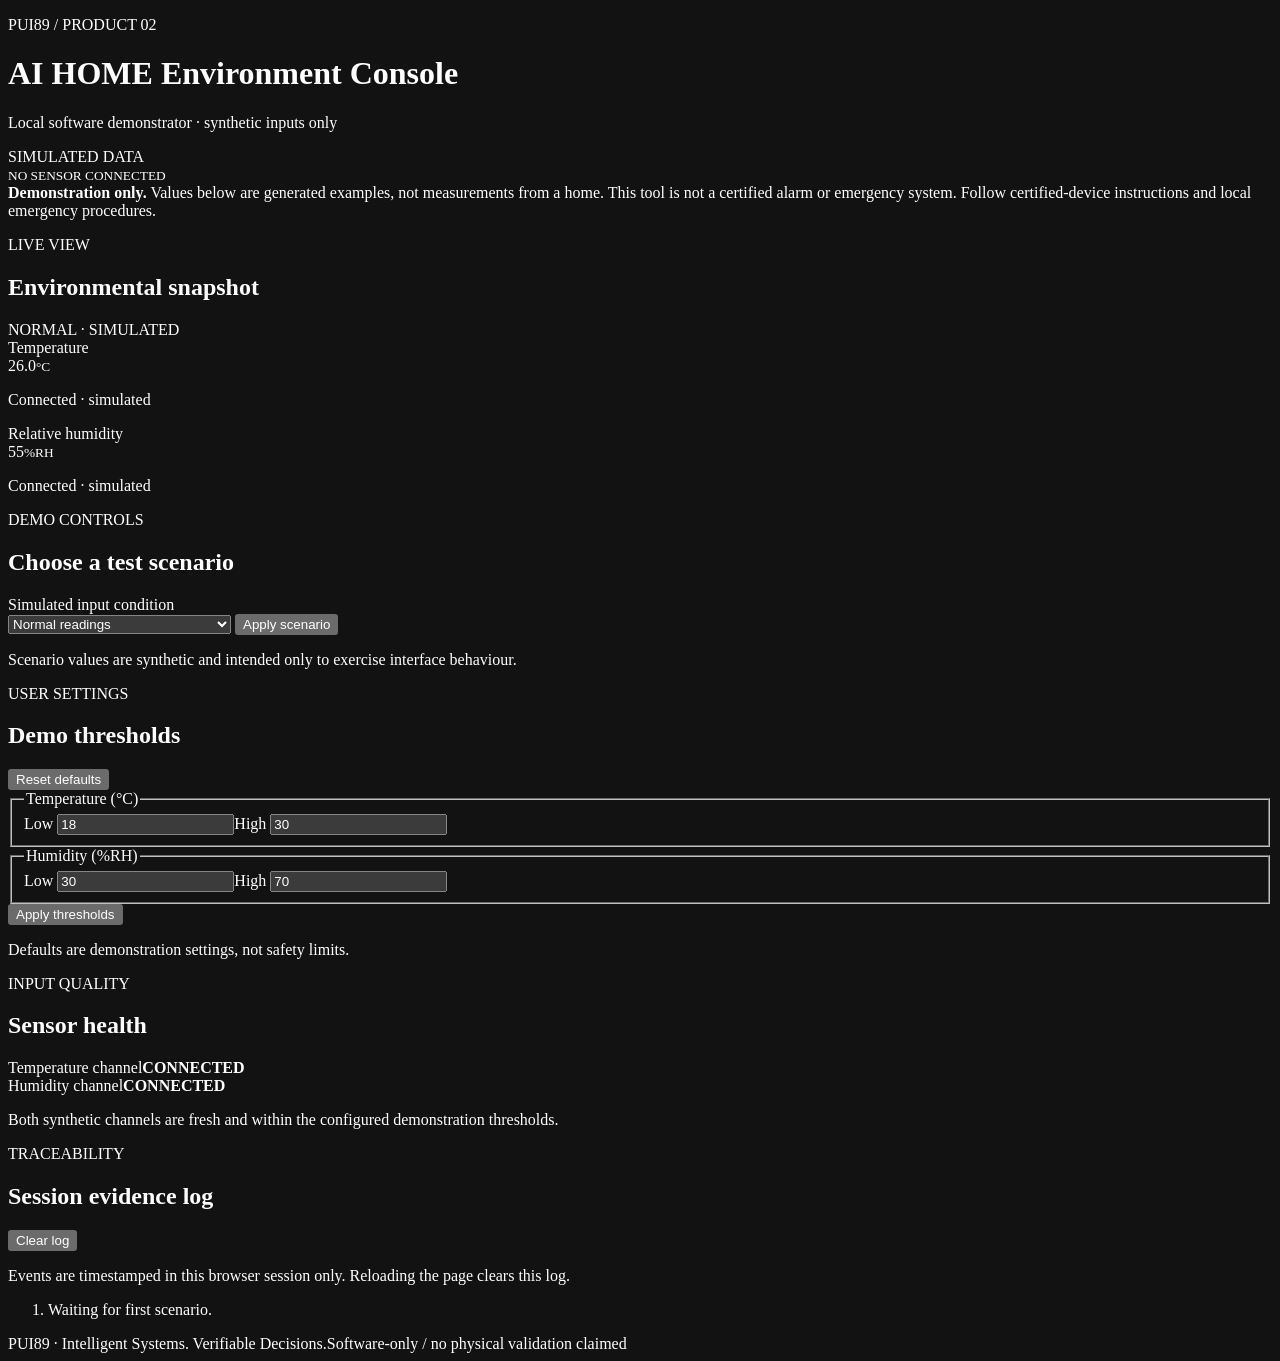
==== demo/ai-home-dashboard/index.html @ 92cf8885 "Add AI HOME MVP demonstrator: index.html" ====
<!doctype html>
<html lang="en">
<head>
  <meta charset="utf-8">
  <meta name="viewport" content="width=device-width, initial-scale=1">
  <meta name="color-scheme" content="dark">
  <title>PUI89 AI HOME — Local Demonstrator</title>
  <link rel="stylesheet" href="styles.css">
</head>
<body>
  <main class="shell">
    <header class="topbar">
      <div>
        <p class="eyebrow">PUI89 / PRODUCT 02</p>
        <h1>AI HOME <span>Environment Console</span></h1>
        <p class="subhead">Local software demonstrator · synthetic inputs only</p>
      </div>
      <div class="demo-flag" role="note">SIMULATED DATA<br><small>NO SENSOR CONNECTED</small></div>
    </header>

    <section class="notice" aria-label="Safety limitation">
      <strong>Demonstration only.</strong> Values below are generated examples, not measurements from a home. This tool is not a certified alarm or emergency system. Follow certified-device instructions and local emergency procedures.
    </section>

    <section class="overview" aria-labelledby="overview-title">
      <div class="section-heading"><div><p class="eyebrow">LIVE VIEW</p><h2 id="overview-title">Environmental snapshot</h2></div><span id="overall-state" class="state-pill" data-state="normal">NORMAL · SIMULATED</span></div>
      <div class="metrics">
        <article class="metric">
          <div class="metric-label">Temperature</div>
          <div class="metric-value"><span id="temperature">26.0</span><small>°C</small></div>
          <p id="temperature-state" class="metric-foot">Connected · simulated</p>
        </article>
        <article class="metric">
          <div class="metric-label">Relative humidity</div>
          <div class="metric-value"><span id="humidity">55</span><small>%RH</small></div>
          <p id="humidity-state" class="metric-foot">Connected · simulated</p>
        </article>
      </div>
    </section>

    <section class="panel" aria-labelledby="scenario-title">
      <div class="section-heading"><div><p class="eyebrow">DEMO CONTROLS</p><h2 id="scenario-title">Choose a test scenario</h2></div></div>
      <label for="scenario">Simulated input condition</label>
      <div class="control-row">
        <select id="scenario">
          <option value="normal">Normal readings</option>
          <option value="hot">High temperature</option>
          <option value="humid">High humidity</option>
          <option value="stale">Stale temperature sample</option>
          <option value="disconnected">Temperature sensor disconnected</option>
          <option value="invalid">Invalid humidity sample</option>
        </select>
        <button id="apply-scenario" type="button">Apply scenario</button>
      </div>
      <p class="hint">Scenario values are synthetic and intended only to exercise interface behaviour.</p>
    </section>

    <section class="panel" aria-labelledby="threshold-title">
      <div class="section-heading"><div><p class="eyebrow">USER SETTINGS</p><h2 id="threshold-title">Demo thresholds</h2></div><button id="reset-thresholds" class="secondary" type="button">Reset defaults</button></div>
      <div class="threshold-grid">
        <fieldset><legend>Temperature (°C)</legend><div class="two-inputs"><label>Low <input id="temp-low" type="number" step="0.5" value="18"></label><label>High <input id="temp-high" type="number" step="0.5" value="30"></label></div></fieldset>
        <fieldset><legend>Humidity (%RH)</legend><div class="two-inputs"><label>Low <input id="humidity-low" type="number" step="1" value="30"></label><label>High <input id="humidity-high" type="number" step="1" value="70"></label></div></fieldset>
      </div>
      <div class="control-row"><button id="save-thresholds" type="button">Apply thresholds</button><p id="threshold-message" class="hint" role="status">Defaults are demonstration settings, not safety limits.</p></div>
    </section>

    <section class="panel" aria-labelledby="health-title">
      <div class="section-heading"><div><p class="eyebrow">INPUT QUALITY</p><h2 id="health-title">Sensor health</h2></div></div>
      <div class="health-list">
        <div><span>Temperature channel</span><strong id="temp-health" class="health-tag">CONNECTED</strong></div>
        <div><span>Humidity channel</span><strong id="humidity-health" class="health-tag">CONNECTED</strong></div>
      </div>
      <p id="explanation" class="explanation" role="status">Both synthetic channels are fresh and within the configured demonstration thresholds.</p>
    </section>

    <section class="panel" aria-labelledby="log-title">
      <div class="section-heading"><div><p class="eyebrow">TRACEABILITY</p><h2 id="log-title">Session evidence log</h2></div><button id="clear-log" class="secondary" type="button">Clear log</button></div>
      <p class="hint">Events are timestamped in this browser session only. Reloading the page clears this log.</p>
      <ol id="event-log" class="event-log" aria-live="polite"><li>Waiting for first scenario.</li></ol>
    </section>

    <footer><span>PUI89 · Intelligent Systems. Verifiable Decisions.</span><span>Software-only / no physical validation claimed</span></footer>
  </main>
  <script src="app.js"></script>
</body>
</html>
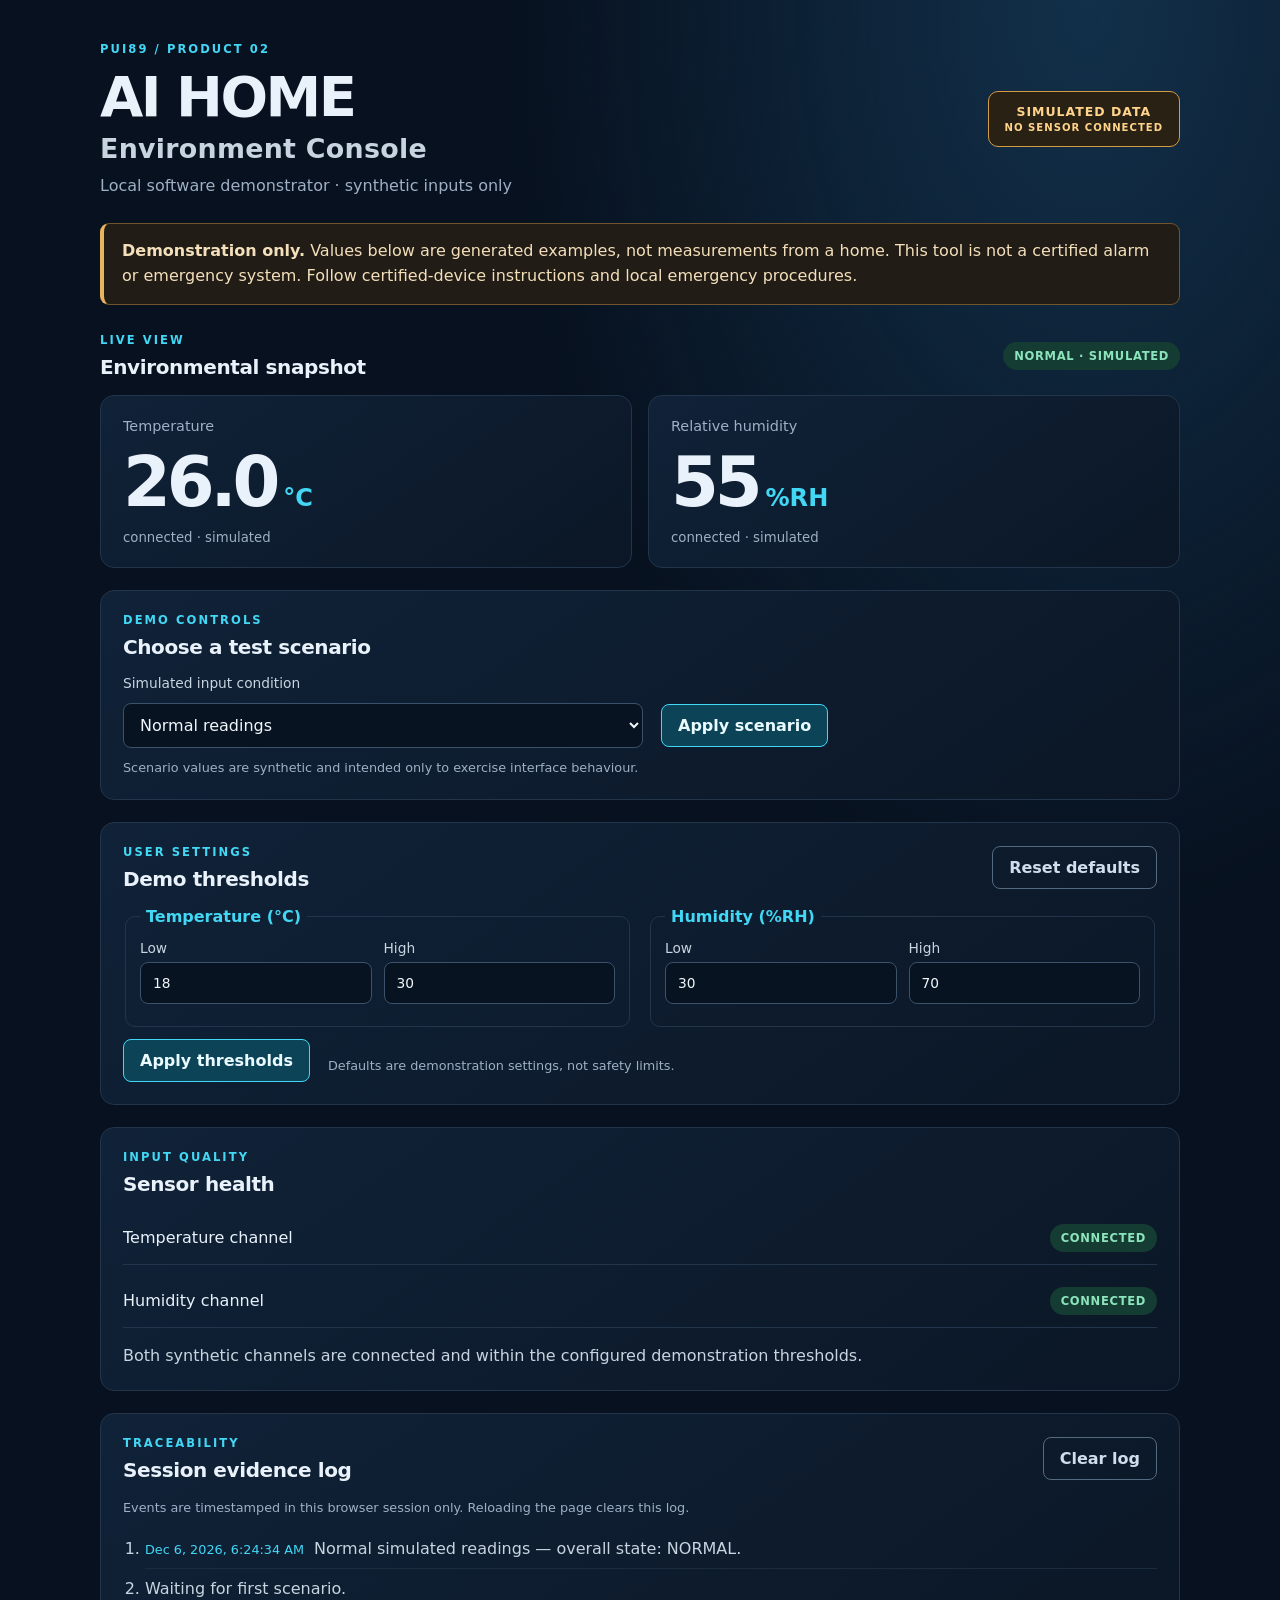
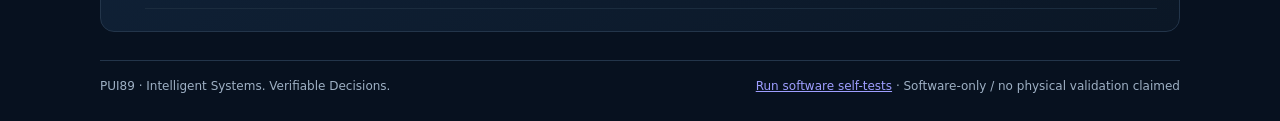
==== commit 25ca2822: "Wire AI HOME dashboard to shared core and self-tests" ====
--- a/demo/ai-home-dashboard/index.html
+++ b/demo/ai-home-dashboard/index.html
@@ -79,8 +79,9 @@
       <ol id="event-log" class="event-log" aria-live="polite"><li>Waiting for first scenario.</li></ol>
     </section>
 
-    <footer><span>PUI89 · Intelligent Systems. Verifiable Decisions.</span><span>Software-only / no physical validation claimed</span></footer>
+    <footer><span>PUI89 · Intelligent Systems. Verifiable Decisions.</span><span><a href="tests.html">Run software self-tests</a> · Software-only / no physical validation claimed</span></footer>
   </main>
+  <script src="core.js"></script>
   <script src="app.js"></script>
 </body>
 </html>
--- a/demo/ai-home-dashboard/styles.css
+++ b/demo/ai-home-dashboard/styles.css
@@ -0,0 +1 @@
+:root{font-family:Inter,ui-sans-serif,system-ui,-apple-system,"Segoe UI",sans-serif;color:#e9f1fa;background:#07111f;font-synthesis:none;text-rendering:optimizeLegibility;--muted:#9eb0c4;--line:#23354a;--panel:#0d1b2b;--cyan:#42d7f5;--silver:#c8d4df}*{box-sizing:border-box}body{margin:0;min-width:320px;background:radial-gradient(ellipse at 85% 0%,#12304a 0,transparent 38%),#07111f}.shell{width:min(1080px,calc(100% - 36px));margin:0 auto;padding:42px 0 28px}.topbar,.section-heading,.control-row,footer{display:flex;align-items:center;justify-content:space-between;gap:18px}.topbar{margin-bottom:28px}.eyebrow{font-size:.72rem;letter-spacing:.18em;color:var(--cyan);font-weight:750;margin:0 0 8px}.topbar h1{font-size:clamp(2rem,5vw,3.5rem);letter-spacing:-.045em;margin:0}.topbar h1 span{display:block;color:var(--silver);font-size:.48em;letter-spacing:.01em;margin-top:4px}.subhead,.hint,.metric-foot{color:var(--muted)}.subhead{margin:12px 0 0}.demo-flag{border:1px solid #d59b42;background:#2a2115;color:#ffd48a;padding:12px 16px;border-radius:10px;text-align:center;font-size:.78rem;font-weight:800;letter-spacing:.08em;white-space:nowrap}.demo-flag small{font-size:.63rem}.notice{padding:15px 18px;border:1px solid #71552c;border-left:4px solid #e9b45d;background:#211c15;color:#f4dfbb;border-radius:9px;line-height:1.55;margin-bottom:28px}.overview,.panel{margin-bottom:22px}.section-heading{margin-bottom:16px}.section-heading h2{font-size:1.25rem;margin:0;letter-spacing:-.02em}.state-pill,.health-tag{font-size:.72rem;font-weight:800;letter-spacing:.06em;border-radius:999px;padding:7px 11px;background:#153c32;color:#8ce4bd}.state-pill[data-state="warning"],.health-tag[data-state="invalid"],.health-tag[data-state="disconnected"],.health-tag[data-state="stale"]{background:#482b1c;color:#ffc27e}.state-pill[data-state="unavailable"]{background:#42232b;color:#ffabb5}.metrics{display:grid;grid-template-columns:repeat(2,minmax(0,1fr));gap:16px}.metric,.panel{background:linear-gradient(145deg,#102238,#0b1726);border:1px solid var(--line);border-radius:14px}.metric{padding:22px}.metric-label{color:var(--muted);font-size:.9rem}.metric-value{font-size:clamp(2.6rem,7vw,4.3rem);font-weight:750;letter-spacing:-.06em;margin:8px 0}.metric-value small{font-size:.35em;color:var(--cyan);letter-spacing:0;margin-left:7px}.metric-foot{margin:0;font-size:.83rem}.panel{padding:22px}.panel label{display:block;color:var(--silver);font-size:.86rem;margin-bottom:8px}select,input{background:#071321;color:#f1f6fb;border:1px solid #3b526a;border-radius:8px;padding:11px 12px;font:inherit;min-height:42px}select{width:100%;max-width:520px}button{border:1px solid var(--cyan);background:#0d4357;color:#e9fbff;border-radius:8px;padding:11px 16px;font:inherit;font-weight:700;cursor:pointer;min-height:42px}button:hover{background:#125a70}button:focus-visible,select:focus-visible,input:focus-visible{outline:3px solid #f2c66d;outline-offset:2px}.secondary{background:transparent;border-color:#536a80;color:#d0deeb}.control-row{justify-content:flex-start;flex-wrap:wrap;margin-top:12px}.hint{font-size:.8rem;line-height:1.5;margin:10px 0 0}.threshold-grid{display:grid;grid-template-columns:repeat(2,minmax(0,1fr));gap:16px}fieldset{border:1px solid var(--line);border-radius:10px;padding:14px}legend{color:var(--cyan);font-weight:700;padding:0 6px}.two-inputs{display:grid;grid-template-columns:repeat(2,minmax(0,1fr));gap:12px}.two-inputs input{width:100%;margin-top:6px}.health-list{display:grid;gap:10px}.health-list>div{display:flex;justify-content:space-between;align-items:center;padding:12px 0;border-bottom:1px solid var(--line)}.explanation{color:var(--silver);line-height:1.5;margin:16px 0 0}.event-log{padding-left:22px;margin:12px 0 0}.event-log li{padding:8px 0;color:var(--silver);line-height:1.45;border-bottom:1px solid #1b2c3e}.event-log time{color:var(--cyan);font-variant-numeric:tabular-nums;font-size:.8rem;margin-right:10px}footer{border-top:1px solid var(--line);padding-top:18px;margin-top:28px;color:var(--muted);font-size:.75rem;flex-wrap:wrap}@media(max-width:650px){.shell{padding-top:25px}.topbar{align-items:flex-start;flex-direction:column}.demo-flag{align-self:flex-start}.metrics,.threshold-grid{grid-template-columns:1fr}.section-heading{align-items:flex-start}.panel{padding:17px}.control-row select{max-width:none;flex-basis:100%}footer{align-items:flex-start;flex-direction:column}}
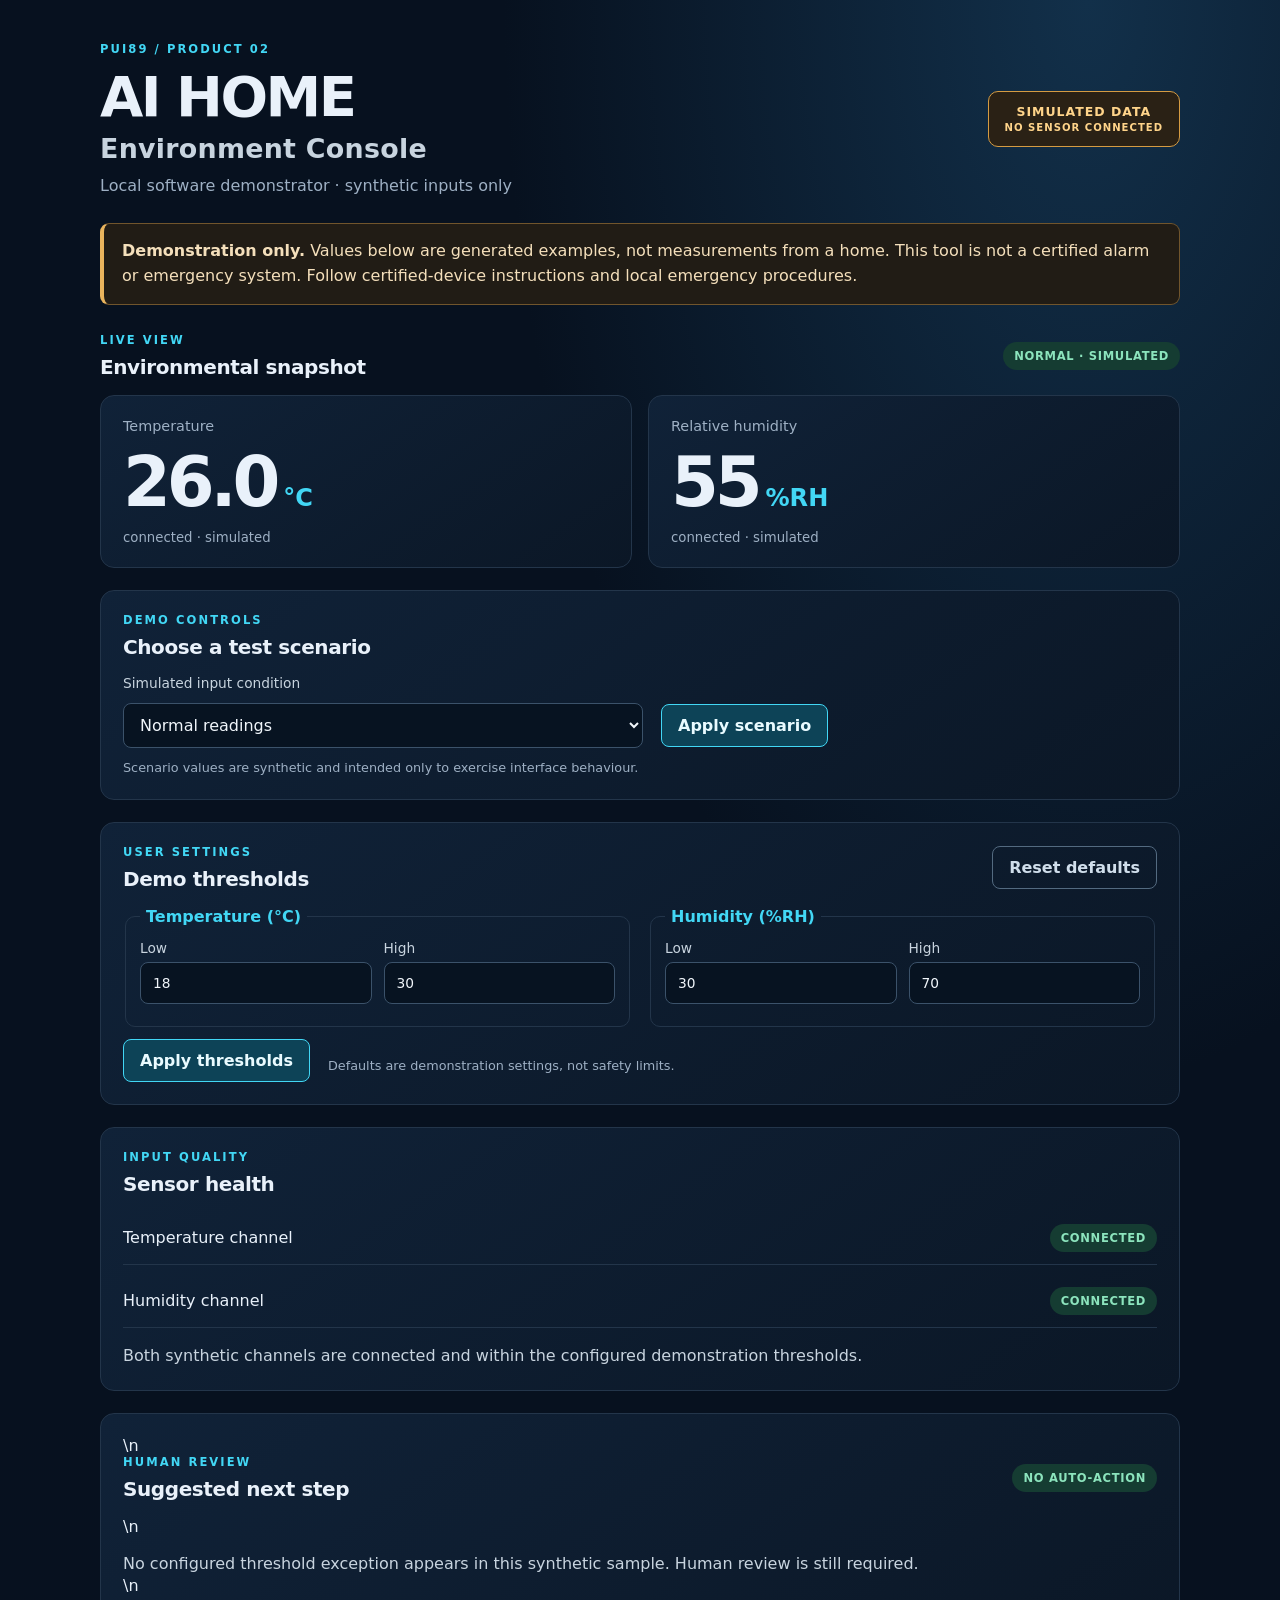
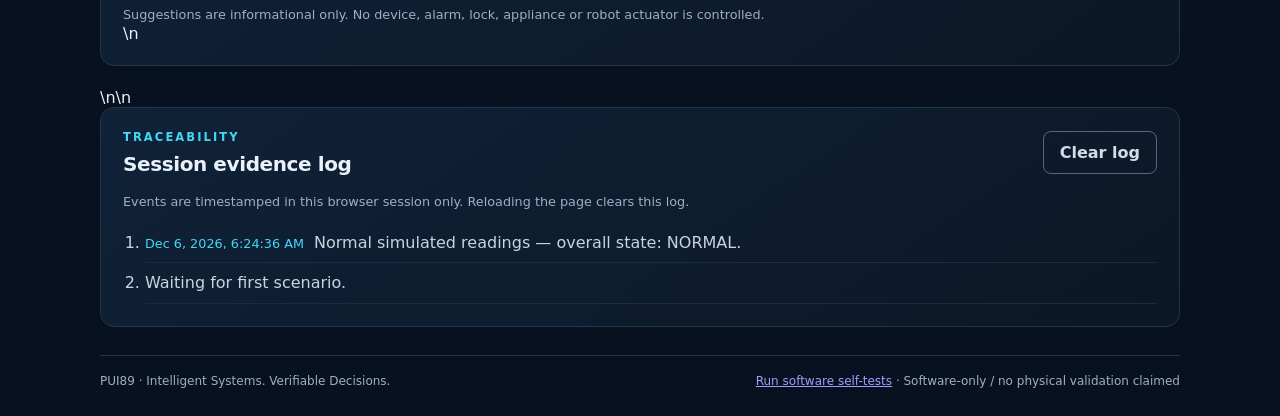
==== commit dea4e457: "Add human-review proposal panel to AI HOME demo" ====
--- a/demo/ai-home-dashboard/index.html
+++ b/demo/ai-home-dashboard/index.html
@@ -73,7 +73,7 @@
       <p id="explanation" class="explanation" role="status">Both synthetic channels are fresh and within the configured demonstration thresholds.</p>
     </section>
 
-    <section class="panel" aria-labelledby="log-title">
+    <section class="panel" aria-labelledby="proposal-title">\n      <div class="section-heading"><div><p class="eyebrow">HUMAN REVIEW</p><h2 id="proposal-title">Suggested next step</h2></div><span class="health-tag">NO AUTO-ACTION</span></div>\n      <p id="action-proposal" class="explanation" role="status">Apply a scenario to generate a reviewable suggestion.</p>\n      <p class="hint">Suggestions are informational only. No device, alarm, lock, appliance or robot actuator is controlled.</p>\n    </section>\n\n    <section class="panel" aria-labelledby="log-title">
       <div class="section-heading"><div><p class="eyebrow">TRACEABILITY</p><h2 id="log-title">Session evidence log</h2></div><button id="clear-log" class="secondary" type="button">Clear log</button></div>
       <p class="hint">Events are timestamped in this browser session only. Reloading the page clears this log.</p>
       <ol id="event-log" class="event-log" aria-live="polite"><li>Waiting for first scenario.</li></ol>
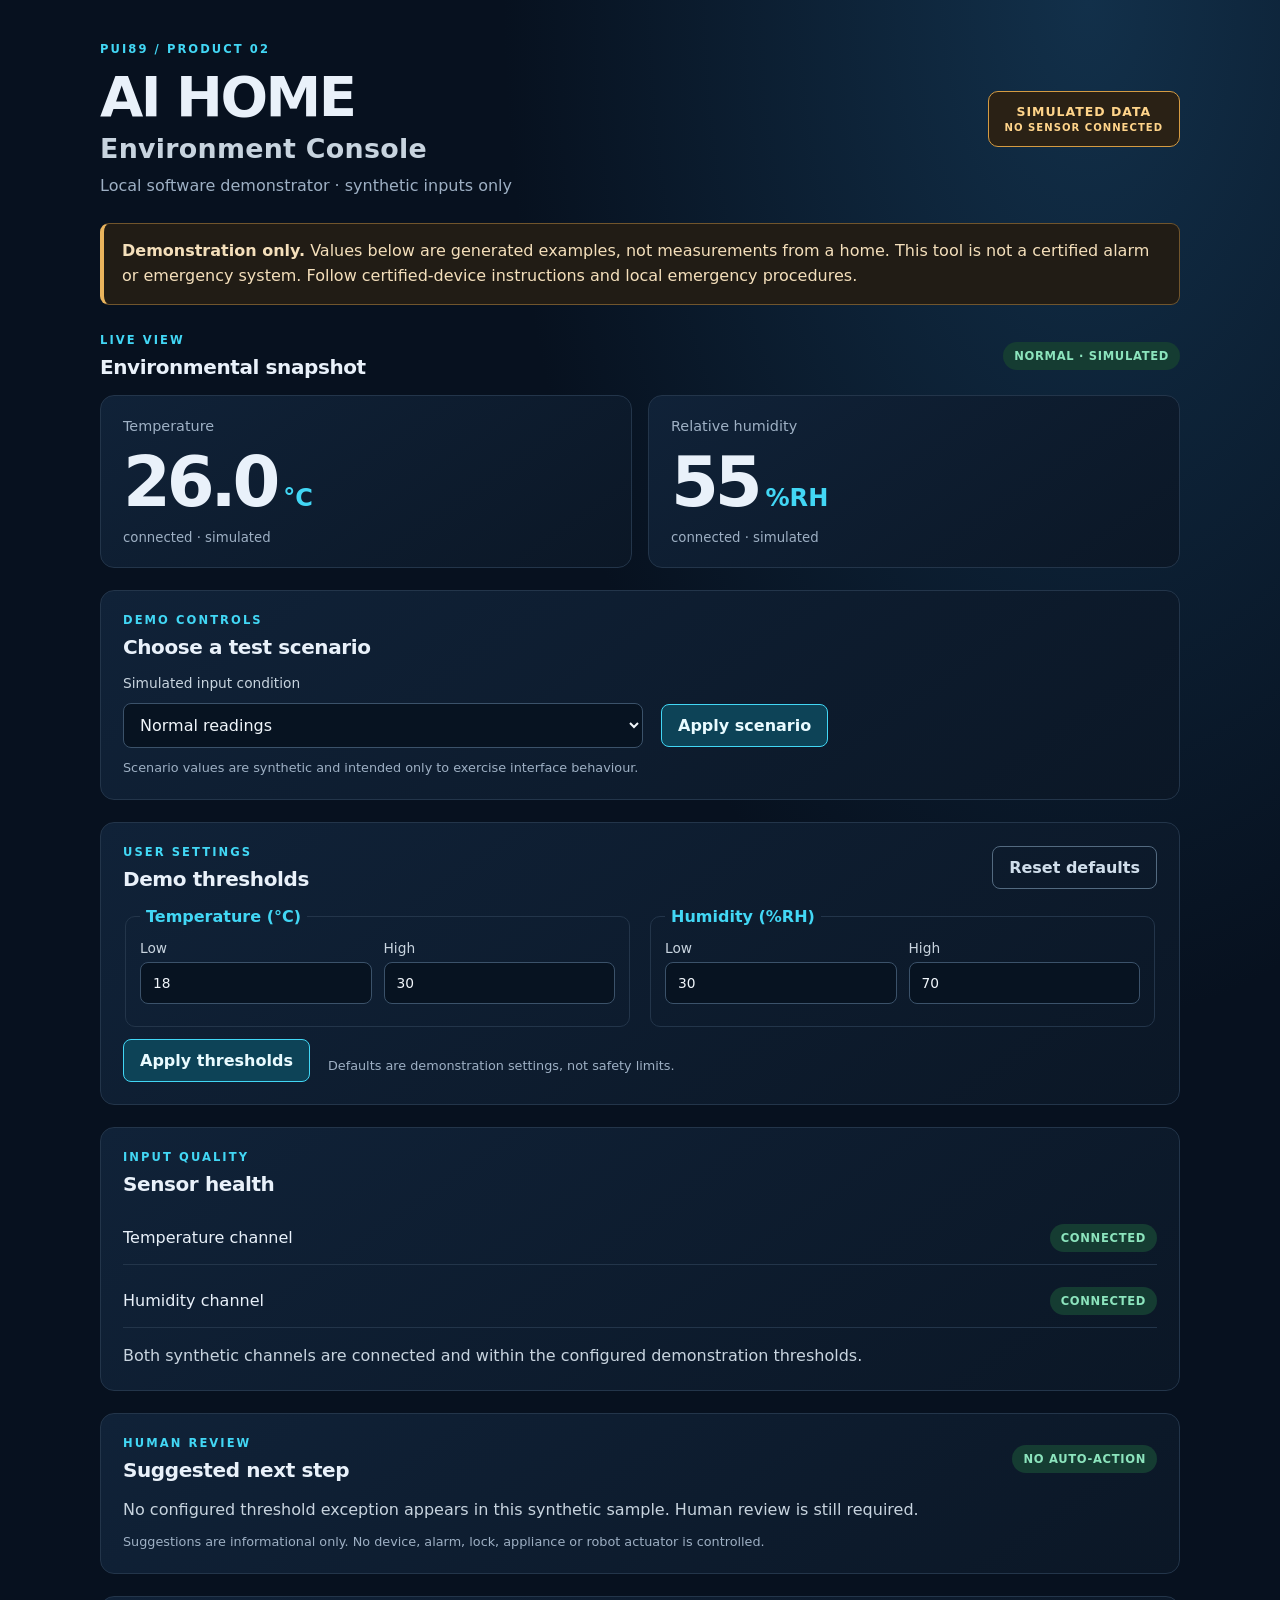
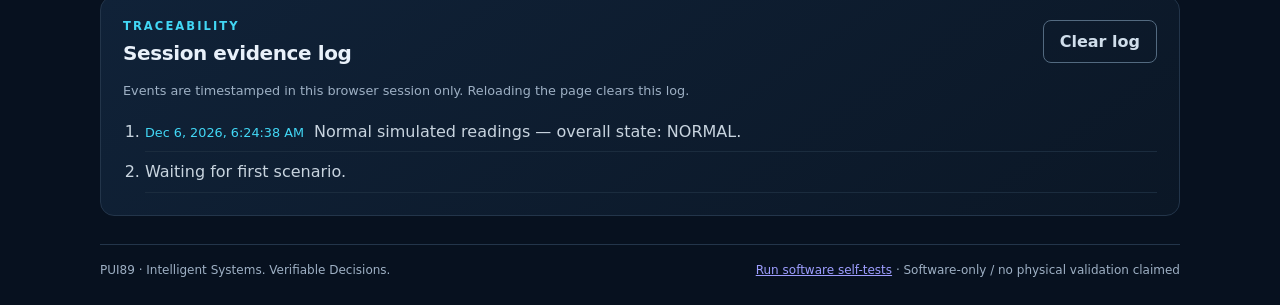
==== commit d7ab5120: "Fix AI HOME self-test markup and count" ====
--- a/demo/ai-home-dashboard/index.html
+++ b/demo/ai-home-dashboard/index.html
@@ -73,7 +73,13 @@
       <p id="explanation" class="explanation" role="status">Both synthetic channels are fresh and within the configured demonstration thresholds.</p>
     </section>
 
-    <section class="panel" aria-labelledby="proposal-title">\n      <div class="section-heading"><div><p class="eyebrow">HUMAN REVIEW</p><h2 id="proposal-title">Suggested next step</h2></div><span class="health-tag">NO AUTO-ACTION</span></div>\n      <p id="action-proposal" class="explanation" role="status">Apply a scenario to generate a reviewable suggestion.</p>\n      <p class="hint">Suggestions are informational only. No device, alarm, lock, appliance or robot actuator is controlled.</p>\n    </section>\n\n    <section class="panel" aria-labelledby="log-title">
+    <section class="panel" aria-labelledby="proposal-title">
+      <div class="section-heading"><div><p class="eyebrow">HUMAN REVIEW</p><h2 id="proposal-title">Suggested next step</h2></div><span class="health-tag">NO AUTO-ACTION</span></div>
+      <p id="action-proposal" class="explanation" role="status">Apply a scenario to generate a reviewable suggestion.</p>
+      <p class="hint">Suggestions are informational only. No device, alarm, lock, appliance or robot actuator is controlled.</p>
+    </section>
+
+    <section class="panel" aria-labelledby="log-title">
       <div class="section-heading"><div><p class="eyebrow">TRACEABILITY</p><h2 id="log-title">Session evidence log</h2></div><button id="clear-log" class="secondary" type="button">Clear log</button></div>
       <p class="hint">Events are timestamped in this browser session only. Reloading the page clears this log.</p>
       <ol id="event-log" class="event-log" aria-live="polite"><li>Waiting for first scenario.</li></ol>
